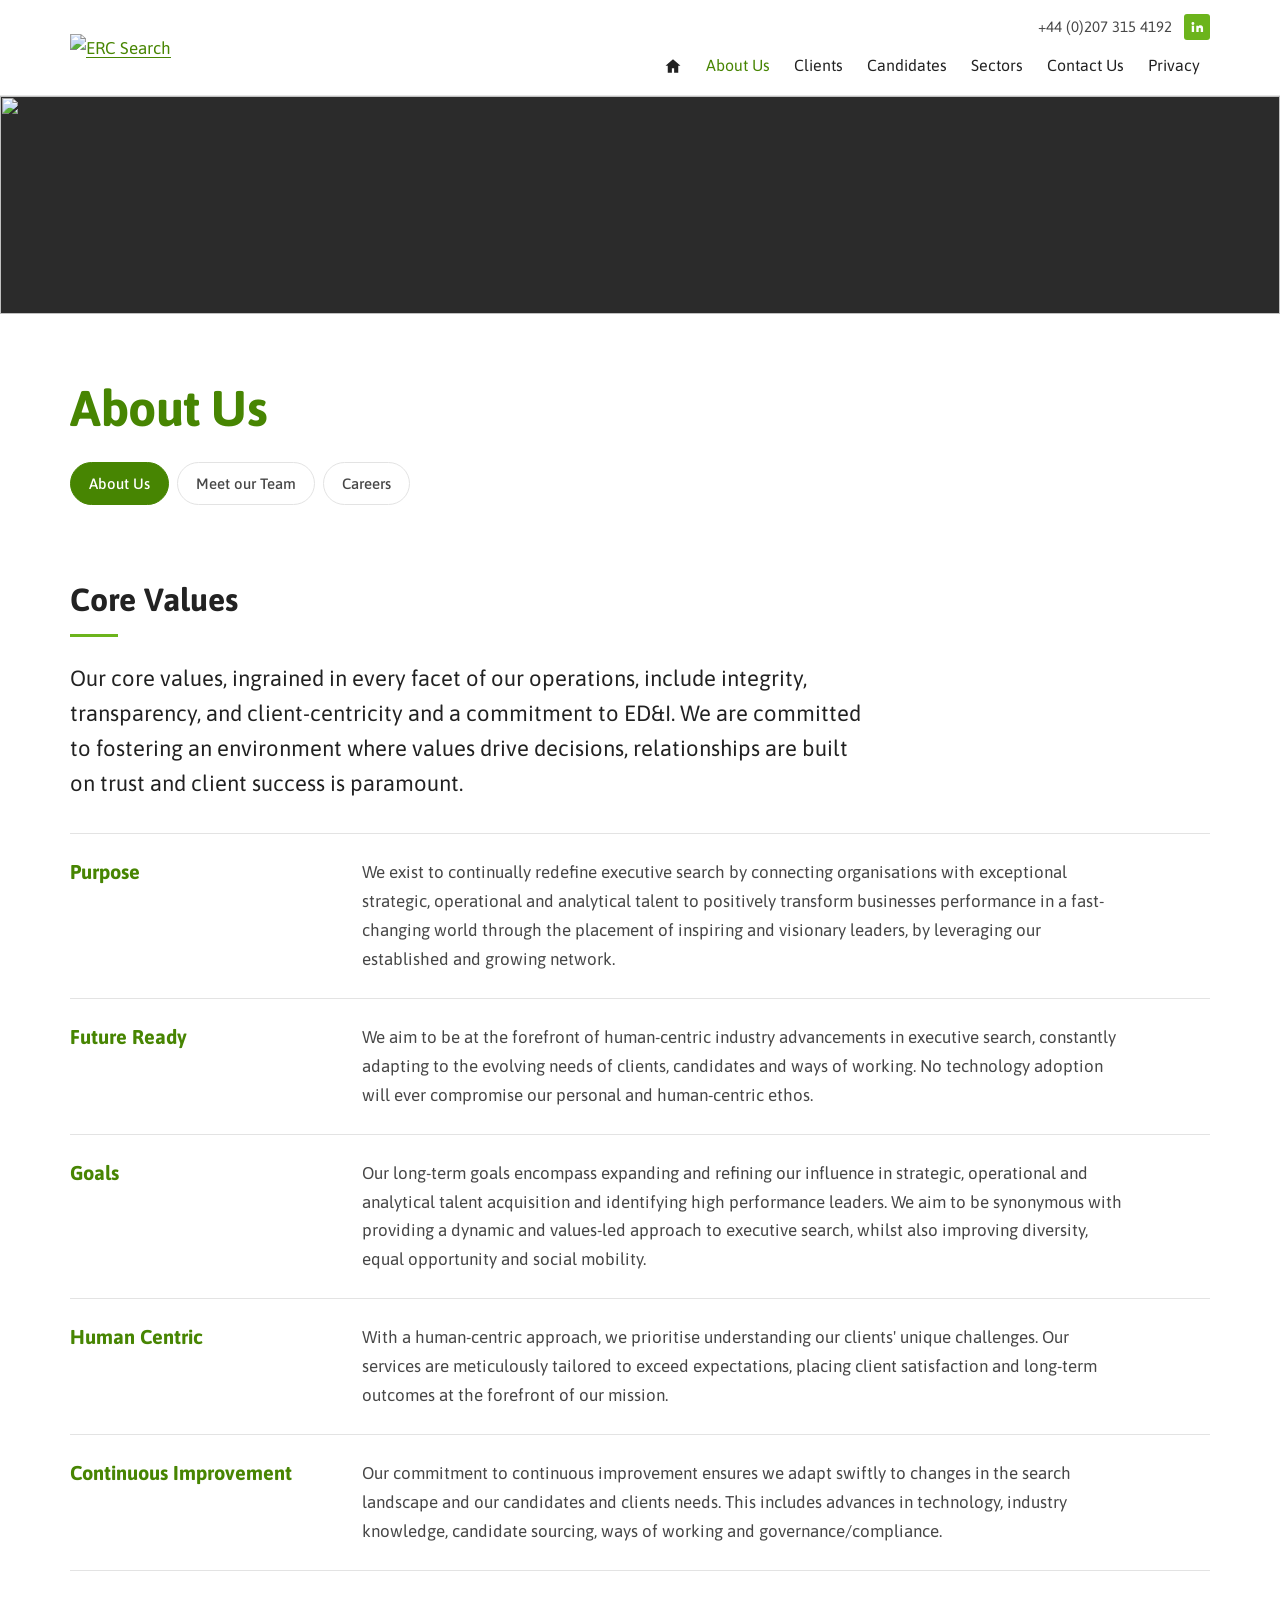
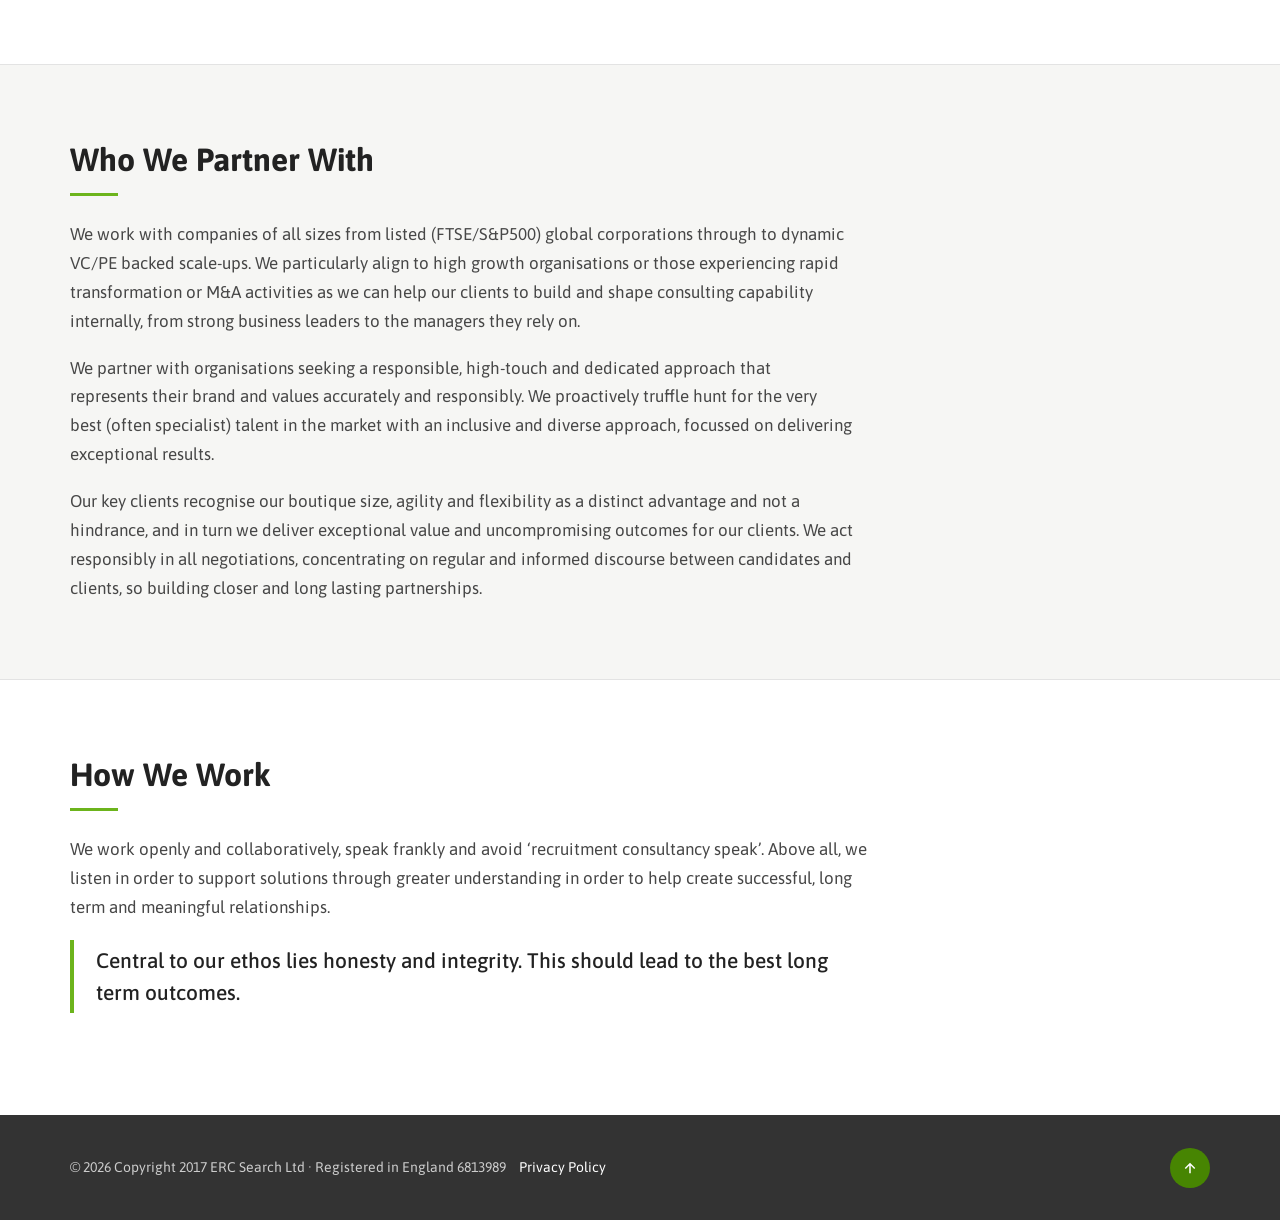
==== about.html @ b6d127db "ERC Search website refresh Current homepage with subtle improvements and two client logo reels, refr" ====
<!doctype html>
<html lang="en-GB">
<head>
<meta charset="utf-8">
<meta name="viewport" content="width=device-width, initial-scale=1, viewport-fit=cover">
<title>ERC Search - About Us</title>
<meta name="description" content="ERC Search is a recruitment consultancy for top tier strategy and management consulting talent">
<meta name="keywords" content="erc, search, recruitment, consultancy, top, tier, strategy, management, consulting, talent">
<meta name="theme-color" content="#ffffff">
<link rel="stylesheet" href="assets/css/fonts.css">
<link rel="stylesheet" href="assets/css/style.css">
</head>
<body>
<a class="skip" href="#main">Skip to content</a>
<header class="site-header"><div class="wrap header-inner">
  <a class="logo" href="index.html"><img src="img/erc-logo.png" alt="ERC Search" width="386" height="50"></a>
  <div class="header-right">
    <div class="header-contact">
      <a class="tel" href="tel:+442073154192">+44 (0)207 315 4192</a>
      <a class="li" href="https://www.linkedin.com/company/erc-search/" aria-label="ERC Search on LinkedIn"><svg viewBox="0 0 24 24" aria-hidden="true"><path d="M4.98 3.5A2.5 2.5 0 1 1 5 8.5a2.5 2.5 0 0 1-.02-5zM3 9.75h4v11H3v-11zm7 0h3.8v1.5h.06c.53-1 1.83-2.05 3.77-2.05 4.03 0 4.77 2.6 4.77 6v5.55h-4v-4.92c0-1.17-.02-2.68-1.65-2.68-1.65 0-1.9 1.28-1.9 2.6v5h-4v-11z"/></svg></a>
    </div>
    <button class="nav-toggle" type="button" aria-expanded="false" aria-controls="site-nav" aria-label="Menu"><span></span></button>
    <nav class="nav" id="site-nav" aria-label="Main"><ul><li><a class="nav-home" href="index.html" aria-label="Home"><svg viewBox="0 0 24 24" aria-hidden="true"><path d="M12 3 2 11.5h3V21h5.5v-6h3v6H19v-9.5h3z"/></svg><span class="nav-home-label">Home</span></a></li><li><a href="about.html" aria-current="page">About Us</a></li><li><a href="clients.html">Clients</a></li><li><a href="candidates.html">Candidates</a></li><li><a href="sectors.html">Sectors</a></li><li><a href="contact.html">Contact Us</a></li><li><a href="privacy-policy.pdf">Privacy</a></li></ul></nav>
  </div>
</div></header>
<main id="main">
<div class="banner"><img src="img/head/about.jpg" alt="" width="1600" height="299"></div>
<div class="wrap page-title"><h1>About Us</h1><ul class="subnav"><li><a href="about.html" aria-current="page">About Us</a></li><li><a href="directors.html">Meet our Team</a></li><li><a href="careers.html">Careers</a></li></ul></div>
<section class="section"><div class="wrap">
  <h2 class="h2">Core Values</h2>
  <div class="prose"><p class="lead">Our core values, ingrained in every facet of our operations, include integrity, transparency, and client-centricity and a commitment to ED&amp;I. We are committed to fostering an environment where values drive decisions, relationships are built on trust and client success is paramount.</p></div>
  <dl class="values"><div class="value"><dt>Purpose</dt><dd>We exist to continually redefine executive search by connecting organisations with exceptional strategic, operational and analytical talent to positively transform businesses performance in a fast-changing world through the placement of inspiring and visionary leaders, by leveraging our established and growing network.</dd></div><div class="value"><dt>Future Ready</dt><dd>We aim to be at the forefront of human-centric industry advancements in executive search, constantly adapting to the evolving needs of clients, candidates and ways of working. No technology adoption will ever compromise our personal and human-centric ethos.</dd></div><div class="value"><dt>Goals</dt><dd>Our long-term goals encompass expanding and refining our influence in strategic, operational and analytical talent acquisition and identifying high performance leaders. We aim to be synonymous with providing a dynamic and values-led approach to executive search, whilst also improving diversity, equal opportunity and social mobility.</dd></div><div class="value"><dt>Human Centric</dt><dd>With a human-centric approach, we prioritise understanding our clients' unique challenges. Our services are meticulously tailored to exceed expectations, placing client satisfaction and long-term outcomes at the forefront of our mission.</dd></div><div class="value"><dt>Continuous Improvement</dt><dd>Our commitment to continuous improvement ensures we adapt swiftly to changes in the search landscape and our candidates and clients needs. This includes advances in technology, industry knowledge, candidate sourcing, ways of working and governance/compliance.</dd></div></dl>
</div></section>
<section class="section section--soft"><div class="wrap">
  <h2 class="h2">Who We Partner With</h2>
  <div class="prose">
    <p>We work with companies of all sizes from listed (FTSE/S&amp;P500) global corporations through to dynamic VC/PE backed scale-ups. We particularly align to high growth organisations or those experiencing rapid transformation or M&amp;A activities as we can help our clients to build and shape consulting capability internally, from strong business leaders to the managers they rely on.</p>
    <p>We partner with organisations seeking a responsible, high-touch and dedicated approach that represents their brand and values accurately and responsibly. We proactively truffle hunt for the very best (often specialist) talent in the market with an inclusive and diverse approach, focussed on delivering exceptional results.</p>
    <p>Our key clients recognise our boutique size, agility and flexibility as a distinct advantage and not a hindrance, and in turn we deliver exceptional value and uncompromising outcomes for our clients. We act responsibly in all negotiations, concentrating on regular and informed discourse between candidates and clients, so building closer and long lasting partnerships.</p>
  </div>
</div></section>
<section class="section section--end"><div class="wrap">
  <h2 class="h2">How We Work</h2>
  <div class="prose">
    <p>We work openly and collaboratively, speak frankly and avoid ‘recruitment consultancy speak’. Above all, we listen in order to support solutions through greater understanding in order to help create successful, long term and meaningful relationships.</p>
    <p class="callout">Central to our ethos lies honesty and integrity. This should lead to the best long term outcomes.</p>
  </div>
</div></section>
</main>
<footer class="site-footer"><div class="wrap footer-bar">
  <p>© 2026 Copyright 2017 ERC Search Ltd · Registered in England 6813989 <a href="privacy-policy.pdf">Privacy Policy</a></p>
  <a class="footer-top" href="#" aria-label="Back to top"><svg viewBox="0 0 24 24" aria-hidden="true"><path d="M12 5l7 7-1.4 1.4-4.6-4.6V19h-2V8.8l-4.6 4.6L5 12z"/></svg></a>
</div></footer>
<script src="assets/js/main.js" defer></script>
</body>
</html>
---- assets/css/fonts.css ----
/* Asap, self hosted (SIL Open Font Licence). Latin subset. */
@font-face { font-family: "Asap"; font-style: normal; font-weight: 100 900; font-display: swap;
  src: url("../fonts/asap-latin.woff2") format("woff2-variations"), url("../fonts/asap-latin.woff2") format("woff2"); }
---- assets/css/style.css ----
/* ERC Search website: refreshed styles.
   Keeps the existing logo, photography, Asap typeface and ERC green; updates layout, spacing and type. */

:root {
  --green: #6cb41c;        /* ERC logo green: rules, markers, active states */
  --green-dark: #478502;   /* ERC dark green: headings, links, buttons (readable on white) */
  --green-deep: #335f02;   /* hover */
  --green-tint: #f2f8ea;
  --ink: #222222;
  --text: #474747;
  --muted: #6b6b6b;
  --line: #e3e3e3;
  --soft: #f6f6f4;
  --white: #ffffff;
  --footer: #2b2b2b;
  --footer-line: #3e3e3e;
  --footer-text: #c8c8c8;
  --font: "Asap", Arial, Helvetica, sans-serif;
  --max: 1140px;
  --gutter: clamp(16px, 4vw, 40px);
  color-scheme: light;
}

*, *::before, *::after { box-sizing: border-box; }
html { -webkit-text-size-adjust: 100%; scroll-behavior: smooth; }
@media (prefers-reduced-motion: reduce) { html { scroll-behavior: auto; } *, *::before, *::after { transition-duration: 0.01ms !important; } }
body { margin: 0; background: var(--white); color: var(--text); font-family: var(--font); font-size: 17px; line-height: 1.7; -webkit-font-smoothing: antialiased; }
img { max-width: 100%; display: block; }
h1, h2, h3 { margin: 0; font-family: var(--font); color: var(--ink); font-weight: 700; line-height: 1.2; text-wrap: balance; }
p { margin: 0; text-wrap: pretty; }
ul, ol, figure, blockquote { margin: 0; padding: 0; }
a { color: var(--green-dark); text-underline-offset: 0.18em; }
a:hover { color: var(--green-deep); }
:focus-visible { outline: 2px solid var(--green-dark); outline-offset: 3px; }

.wrap {
  max-width: calc(var(--max) + 2 * var(--gutter));
  margin-inline: auto;
  padding-left: max(var(--gutter), env(safe-area-inset-left, 0px));
  padding-right: max(var(--gutter), env(safe-area-inset-right, 0px));
}
.skip { position: absolute; left: -9999px; top: 0; z-index: 50; background: var(--white); color: var(--ink); padding: 10px 16px; }
.skip:focus { left: 16px; top: 12px; }

/* Header: laid out as on the current site, with a hairline and a green hover */
.site-header { position: relative; z-index: 30; background: var(--white); border-bottom: 1px solid #e6e6e6; }
.header-inner { position: relative; display: flex; align-items: center; justify-content: space-between; gap: 24px; padding-block: 14px 10px; }
.logo { display: inline-block; flex: none; }
.logo img { width: clamp(180px, 20vw, 235px); height: auto; }
.header-right { display: flex; flex-direction: column; align-items: flex-end; gap: 6px; }
.header-contact { display: flex; align-items: center; gap: 12px; font-size: 15px; }
.header-contact .tel { color: var(--text); text-decoration: none; }
.header-contact .tel:hover { color: var(--green-dark); }
.header-contact .li { display: grid; place-items: center; width: 26px; height: 26px; border-radius: 3px; background: var(--green); }
.header-contact .li:hover { background: var(--green-dark); }
.header-contact .li svg { width: 14px; height: 14px; fill: #ffffff; }
.nav ul { display: flex; align-items: center; gap: 4px; list-style: none; }
.nav a { display: flex; align-items: center; padding: 6px 10px; color: var(--ink); text-decoration: none; font-size: 16px; }
.nav a:hover, .nav a[aria-current="page"], .nav a.is-section { color: var(--green-dark); }
.nav-home svg { width: 18px; height: 18px; fill: currentColor; }
.nav-home-label { position: absolute; width: 1px; height: 1px; overflow: hidden; clip: rect(0 0 0 0); white-space: nowrap; }
.nav-toggle { display: none; width: 44px; height: 44px; padding: 0; border: 1px solid var(--line); border-radius: 4px; background: var(--white); color: var(--ink); cursor: pointer; align-items: center; justify-content: center; }
.nav-toggle span, .nav-toggle span::before, .nav-toggle span::after { display: block; width: 20px; height: 2px; background: currentColor; position: relative; transition: transform 0.2s ease; }
.nav-toggle span::before, .nav-toggle span::after { content: ""; position: absolute; left: 0; }
.nav-toggle span::before { top: -6px; }
.nav-toggle span::after { top: 6px; }
.nav-toggle[aria-expanded="true"] span { background: transparent; }
.nav-toggle[aria-expanded="true"] span::before { transform: translateY(6px) rotate(45deg); }
.nav-toggle[aria-expanded="true"] span::after { transform: translateY(-6px) rotate(-45deg); }
@media (max-width: 900px) {
  .header-inner { padding-block: 12px; }
  .header-right { flex-direction: row; align-items: center; gap: 14px; }
  .header-contact .tel { display: none; }
  .nav-toggle { display: inline-flex; }
  .nav { display: none; position: absolute; top: 100%; left: 0; right: 0; background: var(--white); border-bottom: 1px solid var(--line); box-shadow: 0 12px 24px rgba(0, 0, 0, 0.08); }
  .nav.is-open { display: block; }
  .nav ul { flex-direction: column; align-items: stretch; gap: 0; padding: 4px max(var(--gutter), env(safe-area-inset-right, 0px)) 16px max(var(--gutter), env(safe-area-inset-left, 0px)); }
  .nav a { padding: 14px 0; border-bottom: 1px solid var(--line); font-size: 18px; }
  .nav-home svg { display: none; }
  .nav-home-label { position: static; width: auto; height: auto; overflow: visible; clip: auto; }
}

/* Home slider: the current site's photos and caption positions, with the thin green line */
.slider { position: relative; aspect-ratio: 1600 / 600; max-width: 100%; overflow: hidden; background: #333333; }
.slide { position: absolute; inset: 0; opacity: 0; transition: opacity 1.2s ease; }
.slide.is-active { opacity: 1; }
.slide img { width: 100%; height: 100%; object-fit: cover; }
.slide-caption { position: absolute; z-index: 2; left: var(--x); top: var(--y); width: 34.8%; }
.slide-caption p { padding-left: 18px; border-left: 4px solid var(--green); color: #ffffff; font-size: clamp(16px, 1.875vw, 34px); font-weight: 500; line-height: 1.3; text-shadow: 0 1px 10px rgba(0, 0, 0, 0.45); }
.slider-arrow { position: absolute; z-index: 3; top: 50%; transform: translateY(-50%); width: 44px; height: 64px; padding: 0; border: 0; background: none; color: rgba(255, 255, 255, 0.8); cursor: pointer; }
.slider-arrow:hover { color: #ffffff; }
.slider-arrow svg { width: 30px; height: 30px; filter: drop-shadow(0 1px 4px rgba(0, 0, 0, 0.4)); }
.slider-prev { left: max(8px, env(safe-area-inset-left, 0px)); }
.slider-next { right: max(8px, env(safe-area-inset-right, 0px)); }
.slider-dots { position: absolute; z-index: 3; left: 0; right: 0; bottom: 14px; display: flex; justify-content: center; gap: 8px; }
.slider-dots button { width: 10px; height: 10px; padding: 0; border: 1px solid rgba(255, 255, 255, 0.9); border-radius: 50%; background: transparent; cursor: pointer; }
.slider-dots button[aria-current="true"] { background: var(--green); border-color: var(--green); }
@media (max-width: 640px) {
  .slider { aspect-ratio: auto; height: 260px; }
  .slide-caption { left: max(16px, env(safe-area-inset-left, 0px)); top: auto; bottom: 40px; width: auto; max-width: 82%; }
  .slide-caption p { font-size: 18px; }
  .slider-arrow { display: none; }
}

/* Home introduction */
.intro { padding-block: 56px 48px; text-align: center; }
.intro-inner { max-width: 1000px; margin-inline: auto; }
.intro h1 { margin-bottom: 12px; color: var(--ink); font-size: 30px; font-weight: 700; }
.intro .subtitle { color: var(--green-dark); font-size: 21px; font-weight: 500; line-height: 1.4; }
.intro .rule { width: 56px; height: 3px; margin: 26px auto 30px; background: var(--green); border: 0; }
.intro-inner p { max-width: 780px; margin: 0 auto 16px; font-size: 17px; line-height: 1.75; }
@media (max-width: 640px) { .intro h1 { font-size: 26px; } .intro .subtitle { font-size: 19px; } }

/* Client logo reels: top row runs right to left, bottom row left to right; one loop takes two minutes */
.reel-wrap { padding-bottom: 64px; }
.reel { display: grid; gap: 10px; max-width: 1000px; margin-inline: auto; padding-block: 18px; border-top: 1px solid #ececec; border-bottom: 1px solid #ececec; -webkit-mask-image: linear-gradient(90deg, transparent 0, #000 8%, #000 92%, transparent 100%); mask-image: linear-gradient(90deg, transparent 0, #000 8%, #000 92%, transparent 100%); }
.reel-row { --row: 58px; height: var(--row); overflow: hidden; }
.reel-row--bottom { --row: 46px; }
.reel-track { display: flex; width: max-content; animation: reel-rtl 120s linear infinite; }
.reel-row--bottom .reel-track { animation-name: reel-ltr; }
.reel-copy { display: contents; }
.reel-strip { flex: none; width: auto; max-width: none; height: 104px; }
.reel-row--bottom .reel-strip { margin-top: -58px; }
.reel-logo { flex: none; display: flex; align-items: center; justify-content: center; height: var(--row); padding-inline: 34px; }
.reel-logo img { width: auto; max-width: none; height: var(--h); }
.reel:hover .reel-track { animation-play-state: paused; }
@keyframes reel-rtl { from { transform: translateX(0); } to { transform: translateX(-50%); } }
@keyframes reel-ltr { from { transform: translateX(-50%); } to { transform: translateX(0); } }
@media (max-width: 640px) {
  .reel-row { --row: 45px; }
  .reel-row--bottom { --row: 35px; }
  .reel-strip { height: 80px; }
  .reel-row--bottom .reel-strip { margin-top: -45px; }
  .reel-logo { padding-inline: 26px; }
  .reel-logo img { height: calc(var(--h) * 0.77); }
}
@media (prefers-reduced-motion: reduce) { .reel-track { animation: none; } }

/* Inner page banner and title */
.banner { height: clamp(130px, 17vw, 260px); overflow: hidden; background: #2b2b2b; }
.banner img { width: 100%; height: 100%; object-fit: cover; }
.page-title { padding-top: clamp(36px, 5vw, 64px); }
.page-title h1 { color: var(--green-dark); font-size: clamp(32px, 4.2vw, 50px); letter-spacing: -0.01em; }
.subnav { display: flex; flex-wrap: wrap; gap: 8px; margin-top: 24px; list-style: none; }
.subnav a { display: inline-block; padding: 8px 18px; border: 1px solid var(--line); border-radius: 999px; color: var(--text); text-decoration: none; font-size: 15px; font-weight: 500; }
.subnav a:hover { border-color: var(--green); color: var(--ink); }
.subnav a[aria-current="page"] { background: var(--green-dark); border-color: var(--green-dark); color: #ffffff; }

/* Sections */
.section { padding-block: clamp(40px, 6vw, 76px); }
.section--soft { background: var(--soft); border-block: 1px solid var(--line); }
.section--end { padding-bottom: clamp(56px, 8vw, 104px); }
.h2 { font-size: clamp(25px, 2.7vw, 32px); }
.h2::after { content: ""; display: block; width: 48px; height: 3px; margin-top: 14px; background: var(--green); }
.prose { display: grid; gap: 18px; max-width: 800px; margin-top: 24px; }
.lead { color: var(--ink); font-size: clamp(19px, 1.8vw, 22px); line-height: 1.6; }
.callout { padding: 4px 0 4px 22px; border-left: 4px solid var(--green); color: var(--ink); font-size: clamp(18px, 1.7vw, 21px); font-weight: 500; line-height: 1.55; }

/* About: values */
.values { margin-top: 32px; border-top: 1px solid var(--line); }
.value { display: grid; grid-template-columns: minmax(0, 260px) minmax(0, 1fr); gap: 12px 32px; padding-block: 24px; border-bottom: 1px solid var(--line); }
.value dt { color: var(--green-dark); font-size: 20px; font-weight: 700; line-height: 1.35; }
.value dd { margin: 0; max-width: 760px; }
@media (max-width: 760px) { .value { grid-template-columns: minmax(0, 1fr); } }

/* Team */
.team { display: grid; grid-template-columns: repeat(3, minmax(0, 1fr)); gap: 28px; margin-top: 8px; }
.member { display: grid; grid-template-columns: minmax(0, 1fr); gap: 22px; align-content: start; padding: clamp(22px, 3vw, 32px); border: 1px solid var(--line); border-radius: 6px; }
.member > * { min-width: 0; }
.member img { width: 150px; height: 150px; border-radius: 50%; object-fit: cover; background: var(--soft); }
.member h2 { font-size: 22px; }
.member .role { margin-top: 2px; color: var(--green-dark); font-weight: 500; }
.member .bio { display: grid; gap: 12px; margin-top: 14px; font-size: 16px; line-height: 1.7; }
@media (max-width: 960px) { .team { grid-template-columns: minmax(0, 1fr); } .member { grid-template-columns: 150px minmax(0, 1fr); gap: 26px; } }
@media (max-width: 520px) { .member { grid-template-columns: minmax(0, 1fr); } .member img { width: 120px; height: 120px; } }

/* Testimonials */
.quotes { display: grid; grid-template-columns: repeat(2, minmax(0, 1fr)); gap: 24px; margin-top: 40px; }
.quote { display: flex; flex-direction: column; gap: 18px; padding: clamp(22px, 3vw, 30px); background: var(--white); border: 1px solid var(--line); border-radius: 6px; }
.q-logo { height: 46px; display: flex; align-items: center; }
.q-logo img { width: auto; height: auto; max-height: 46px; max-width: 180px; object-fit: contain; }
.quote blockquote { flex: 1; font-size: 16.5px; line-height: 1.72; }
.quote blockquote::before { content: "\201C"; display: block; height: 24px; color: var(--green); font-size: 52px; font-weight: 700; line-height: 0.8; }
.quote figcaption { padding-top: 14px; border-top: 1px solid var(--line); font-size: 15px; line-height: 1.5; color: var(--muted); }
.quote figcaption strong { display: block; color: var(--ink); font-size: 16px; font-weight: 600; }
@media (max-width: 820px) { .quotes { grid-template-columns: minmax(0, 1fr); } }
.quotes--three { grid-template-columns: repeat(3, minmax(0, 1fr)); }
@media (max-width: 1020px) { .quotes--three { grid-template-columns: minmax(0, 1fr); } }

/* Candidates */
.steps { margin-top: 32px; list-style: none; border-top: 1px solid var(--line); }
.steps li { display: grid; grid-template-columns: 56px minmax(0, 1fr); gap: 18px; padding-block: 24px; border-bottom: 1px solid var(--line); }
.steps .num { color: var(--green); font-size: 30px; font-weight: 700; line-height: 1.1; }
.steps h3 { margin-bottom: 6px; font-size: 20px; }
.trio { display: grid; grid-template-columns: repeat(3, minmax(0, 1fr)); gap: clamp(24px, 4vw, 48px); }
.trio > div { display: grid; gap: 10px; align-content: start; padding-top: 22px; border-top: 3px solid var(--green); }
.trio h2 { color: var(--green-dark); font-size: 23px; }
@media (max-width: 820px) { .trio { grid-template-columns: minmax(0, 1fr); } }

/* Sectors */
.sectors { display: grid; grid-template-columns: repeat(3, minmax(0, 1fr)); gap: 24px; margin-top: 40px; list-style: none; }
.sector { overflow: hidden; border-radius: 6px; border: 1px solid var(--line); background: var(--white); }
.sector .img { aspect-ratio: 300 / 220; max-width: 100%; overflow: hidden; background: #212121; }
.sector img { width: 100%; height: 100%; object-fit: cover; }
.sector p { padding: 16px 20px; background: var(--green-dark); color: #ffffff; font-size: 17px; font-weight: 600; line-height: 1.35; }
@media (max-width: 900px) { .sectors { grid-template-columns: repeat(2, minmax(0, 1fr)); } }
@media (max-width: 560px) { .sectors { grid-template-columns: minmax(0, 1fr); } }

/* Contact */
.contact-grid { display: grid; grid-template-columns: minmax(0, 1fr) minmax(0, 1fr); gap: clamp(28px, 5vw, 64px); align-items: start; margin-top: 24px; }
.details { display: grid; gap: 6px; margin-block: 26px; }
.details strong { margin-right: 6px; color: var(--ink); font-weight: 600; }
address { font-style: normal; line-height: 1.7; }
.form-card { display: grid; gap: 20px; padding: clamp(24px, 3vw, 36px); background: var(--soft); border: 1px solid var(--line); border-radius: 6px; }
.form-card h2 { font-size: 24px; }
.enquiry-form { display: grid; gap: 16px; }
.enquiry-form label { display: block; margin-bottom: 6px; color: var(--ink); font-size: 14px; font-weight: 500; }
.enquiry-form input, .enquiry-form textarea { width: 100%; padding: 12px 14px; border: 1px solid #cfcfcf; border-radius: 4px; background: #ffffff; color: var(--ink); font: inherit; font-size: 16px; }
.enquiry-form input:focus, .enquiry-form textarea:focus { outline: none; border-color: var(--green-dark); box-shadow: 0 0 0 3px rgba(108, 180, 28, 0.25); }
.enquiry-form textarea { min-height: 150px; resize: vertical; }
.btn { justify-self: start; padding: 14px 36px; border: 0; border-radius: 4px; background: var(--green-dark); color: #ffffff; font: inherit; font-size: 16px; font-weight: 600; cursor: pointer; }
.btn:hover { background: var(--green-deep); }
.map { margin-top: clamp(40px, 6vw, 72px); border-top: 1px solid var(--line); }
.map iframe { display: block; width: 100%; height: clamp(300px, 36vw, 440px); border: 0; }
@media (max-width: 860px) { .contact-grid { grid-template-columns: minmax(0, 1fr); } }

/* Footer: as on the current site */
.site-footer { background: #333333; color: #cccccc; font-size: 14px; line-height: 1.6; }
.footer-bar { display: flex; align-items: center; justify-content: space-between; gap: 16px; min-height: 105px; padding-block: 24px calc(24px + env(safe-area-inset-bottom, 0px)); }
.site-footer a { color: #ffffff; text-decoration: none; }
.site-footer a:hover { color: var(--green); }
.footer-bar p a { margin-left: 10px; }
.footer-top { flex: none; display: grid; place-items: center; width: 40px; height: 40px; border-radius: 50%; background: var(--green-dark); }
.footer-top:hover { background: var(--green); }
.footer-top svg { width: 18px; height: 18px; fill: #ffffff; }
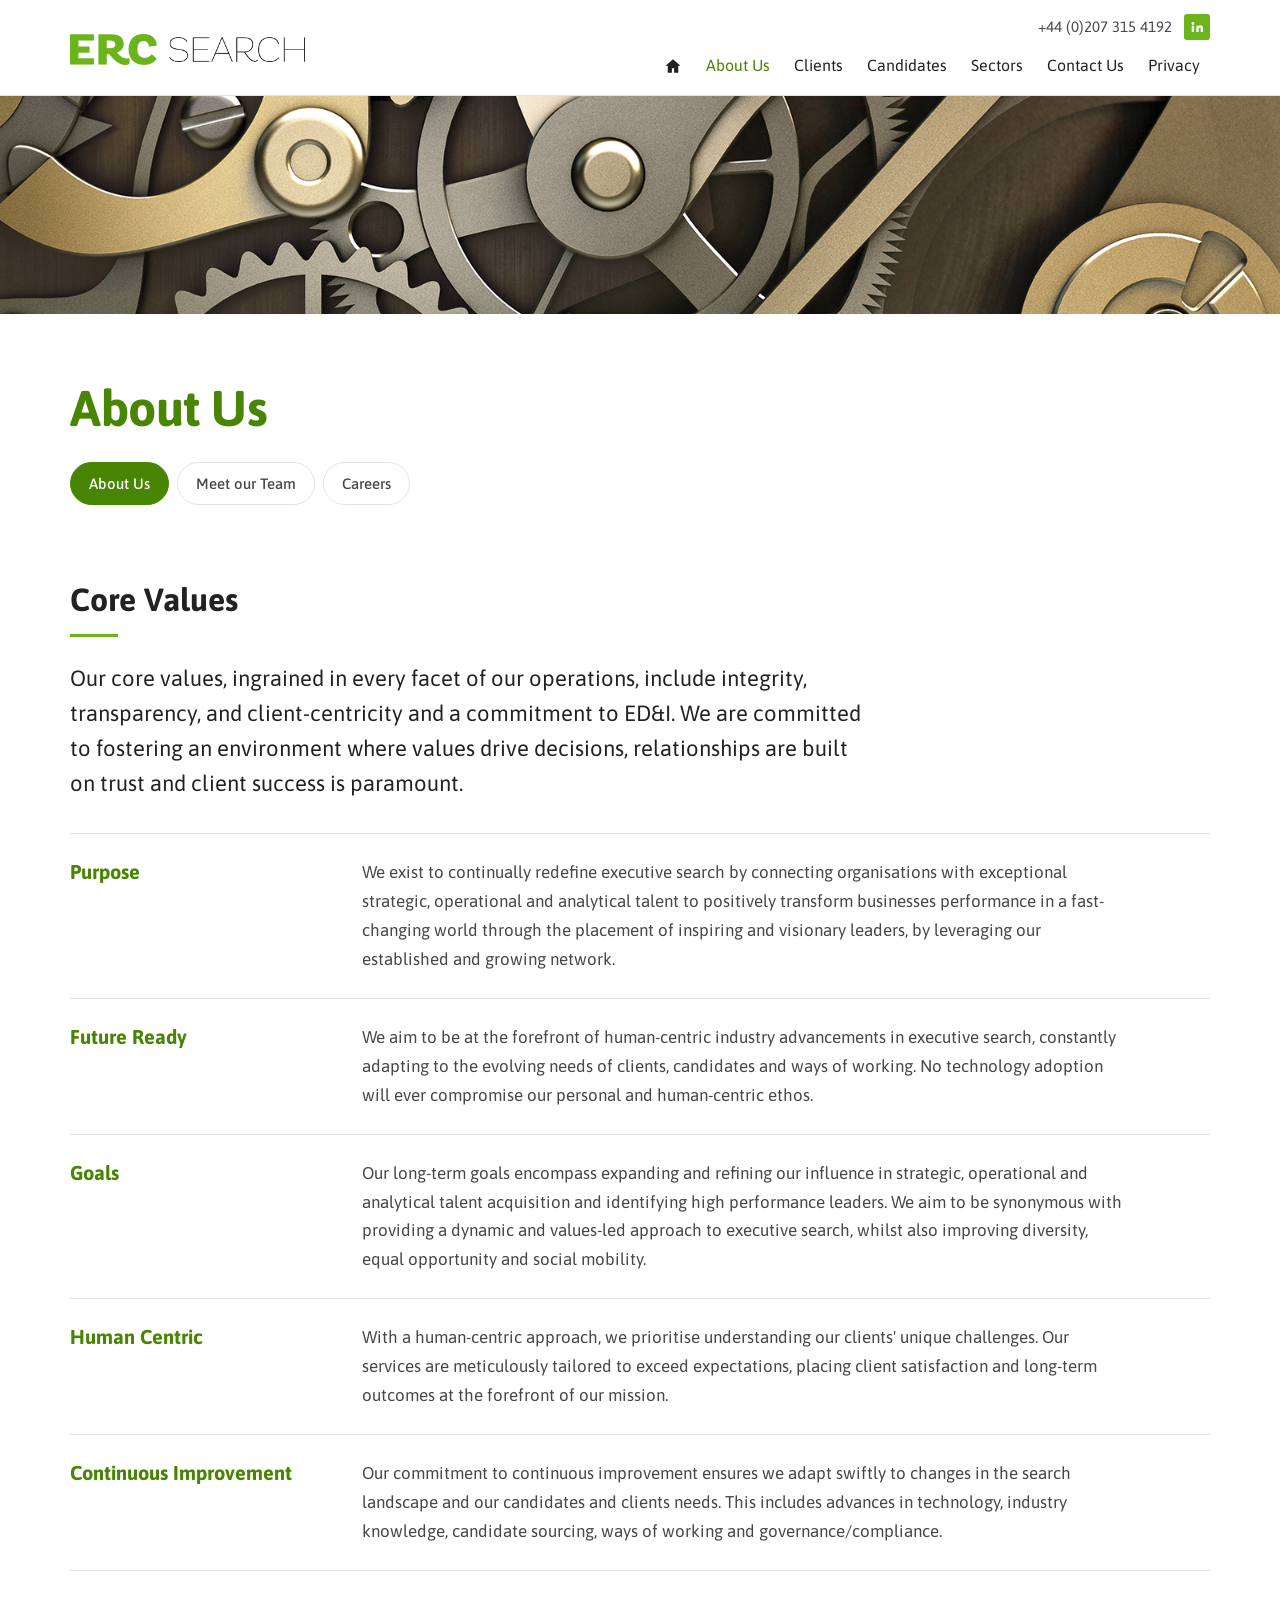
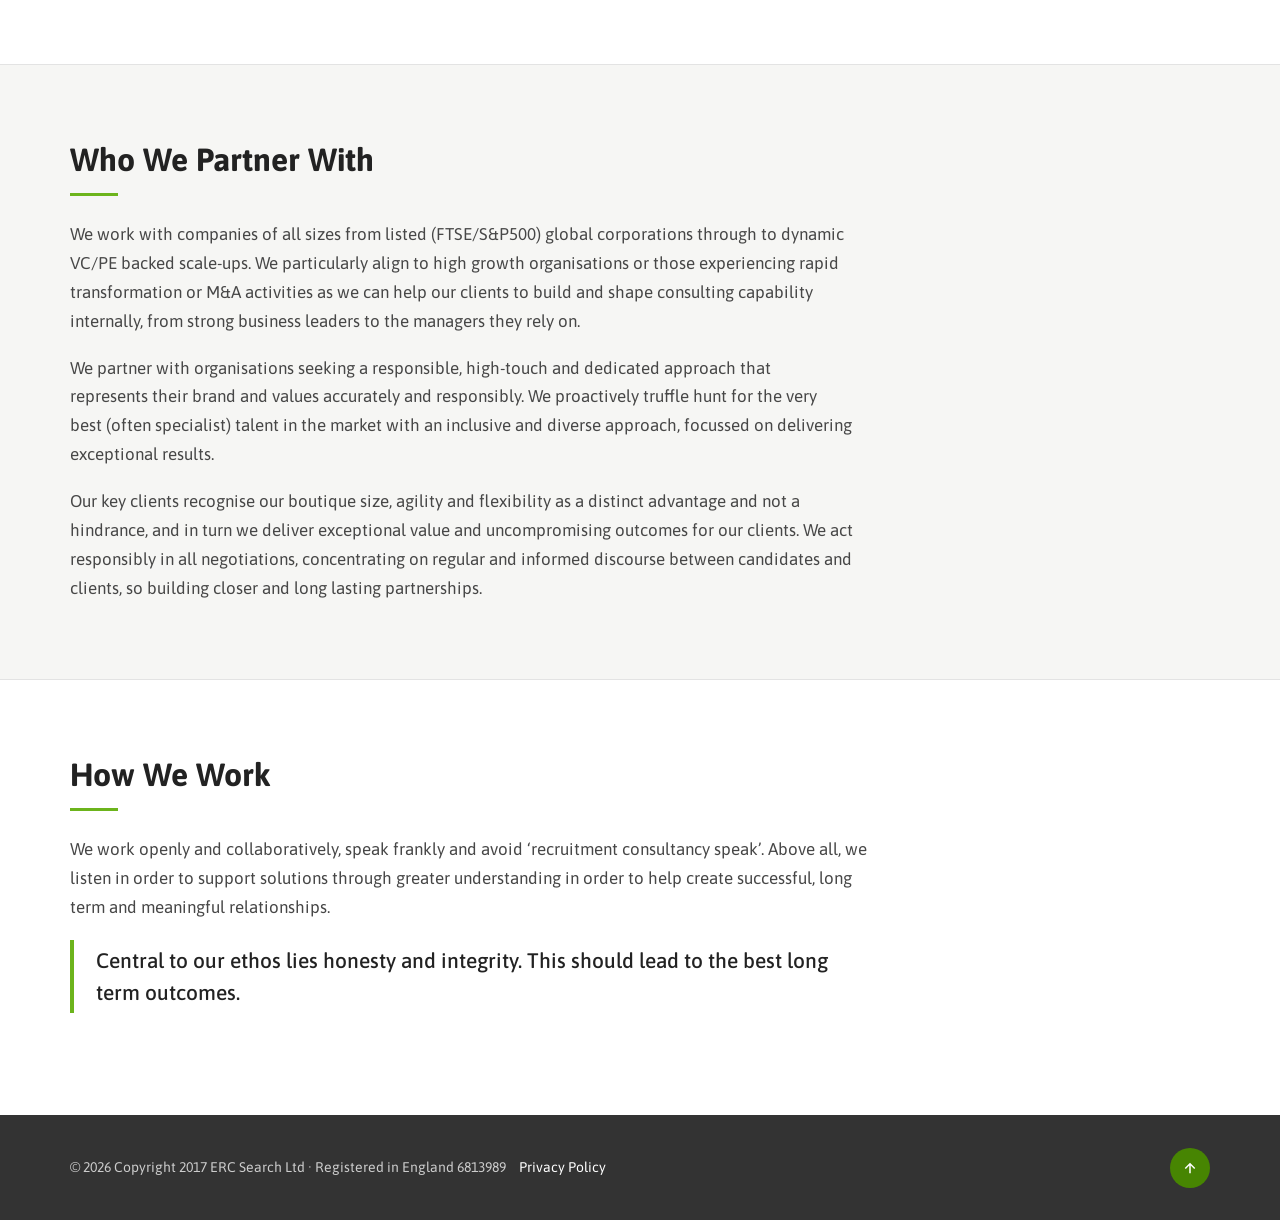
==== commit aad6d8b8: "Version the stylesheet and script links Each page asks for style.css and main.js with a short conten" ====
--- a/about.html
+++ b/about.html
@@ -8,7 +8,7 @@
 <meta name="keywords" content="erc, search, recruitment, consultancy, top, tier, strategy, management, consulting, talent">
 <meta name="theme-color" content="#ffffff">
 <link rel="stylesheet" href="assets/css/fonts.css">
-<link rel="stylesheet" href="assets/css/style.css">
+<link rel="stylesheet" href="assets/css/style.css?v=40203330">
 </head>
 <body>
 <a class="skip" href="#main">Skip to content</a>
@@ -51,6 +51,6 @@
   <p>© 2026 Copyright 2017 ERC Search Ltd · Registered in England 6813989 <a href="privacy-policy.pdf">Privacy Policy</a></p>
   <a class="footer-top" href="#" aria-label="Back to top"><svg viewBox="0 0 24 24" aria-hidden="true"><path d="M12 5l7 7-1.4 1.4-4.6-4.6V19h-2V8.8l-4.6 4.6L5 12z"/></svg></a>
 </div></footer>
-<script src="assets/js/main.js" defer></script>
+<script src="assets/js/main.js?v=89a0fbdc" defer></script>
 </body>
 </html>
--- a/assets/css/style.css
+++ b/assets/css/style.css
@@ -108,29 +108,29 @@
 .intro h1 { margin-bottom: 12px; color: var(--ink); font-size: 30px; font-weight: 700; }
 .intro .subtitle { color: var(--green-dark); font-size: 21px; font-weight: 500; line-height: 1.4; }
 .intro .rule { width: 56px; height: 3px; margin: 26px auto 30px; background: var(--green); border: 0; }
-.intro-inner p { max-width: 780px; margin: 0 auto 16px; font-size: 17px; line-height: 1.75; }
+.intro-inner p { max-width: 980px; margin: 0 auto 16px; font-size: 17px; line-height: 1.75; }
 @media (max-width: 640px) { .intro h1 { font-size: 26px; } .intro .subtitle { font-size: 19px; } }
 
 /* Client logo reels: top row runs right to left, bottom row left to right; one loop takes two minutes */
 .reel-wrap { padding-bottom: 64px; }
 .reel { display: grid; gap: 10px; max-width: 1000px; margin-inline: auto; padding-block: 18px; border-top: 1px solid #ececec; border-bottom: 1px solid #ececec; -webkit-mask-image: linear-gradient(90deg, transparent 0, #000 8%, #000 92%, transparent 100%); mask-image: linear-gradient(90deg, transparent 0, #000 8%, #000 92%, transparent 100%); }
-.reel-row { --row: 58px; height: var(--row); overflow: hidden; }
-.reel-row--bottom { --row: 46px; }
-.reel-track { display: flex; width: max-content; animation: reel-rtl 120s linear infinite; }
+.reel { --k: 1px; }
+.reel-row { --row: calc(58 * var(--k)); height: var(--row); overflow: hidden; }
+.reel-row--bottom { --row: calc(54 * var(--k)); }
+.reel-track { display: flex; align-items: center; width: max-content; height: 100%; animation: reel-rtl 120s linear infinite; }
 .reel-row--bottom .reel-track { animation-name: reel-ltr; }
 .reel-copy { display: contents; }
-.reel-strip { flex: none; width: auto; max-width: none; height: 104px; }
-.reel-row--bottom .reel-strip { margin-top: -58px; }
+.reel-cut { flex: none; overflow: hidden; height: calc(var(--cut) * var(--k)); }
+.reel-row--bottom .reel-cut { height: calc((104 - var(--cut)) * var(--k)); }
+.reel-strip { display: block; width: auto; max-width: none; height: calc(104 * var(--k)); }
+.reel-row--bottom .reel-strip { margin-top: calc(-1 * var(--cut) * var(--k)); }
 .reel-logo { flex: none; display: flex; align-items: center; justify-content: center; height: var(--row); padding-inline: 34px; }
 .reel-logo img { width: auto; max-width: none; height: var(--h); }
 .reel:hover .reel-track { animation-play-state: paused; }
 @keyframes reel-rtl { from { transform: translateX(0); } to { transform: translateX(-50%); } }
 @keyframes reel-ltr { from { transform: translateX(-50%); } to { transform: translateX(0); } }
 @media (max-width: 640px) {
-  .reel-row { --row: 45px; }
-  .reel-row--bottom { --row: 35px; }
-  .reel-strip { height: 80px; }
-  .reel-row--bottom .reel-strip { margin-top: -45px; }
+  .reel { --k: 0.77px; }
   .reel-logo { padding-inline: 26px; }
   .reel-logo img { height: calc(var(--h) * 0.77); }
 }
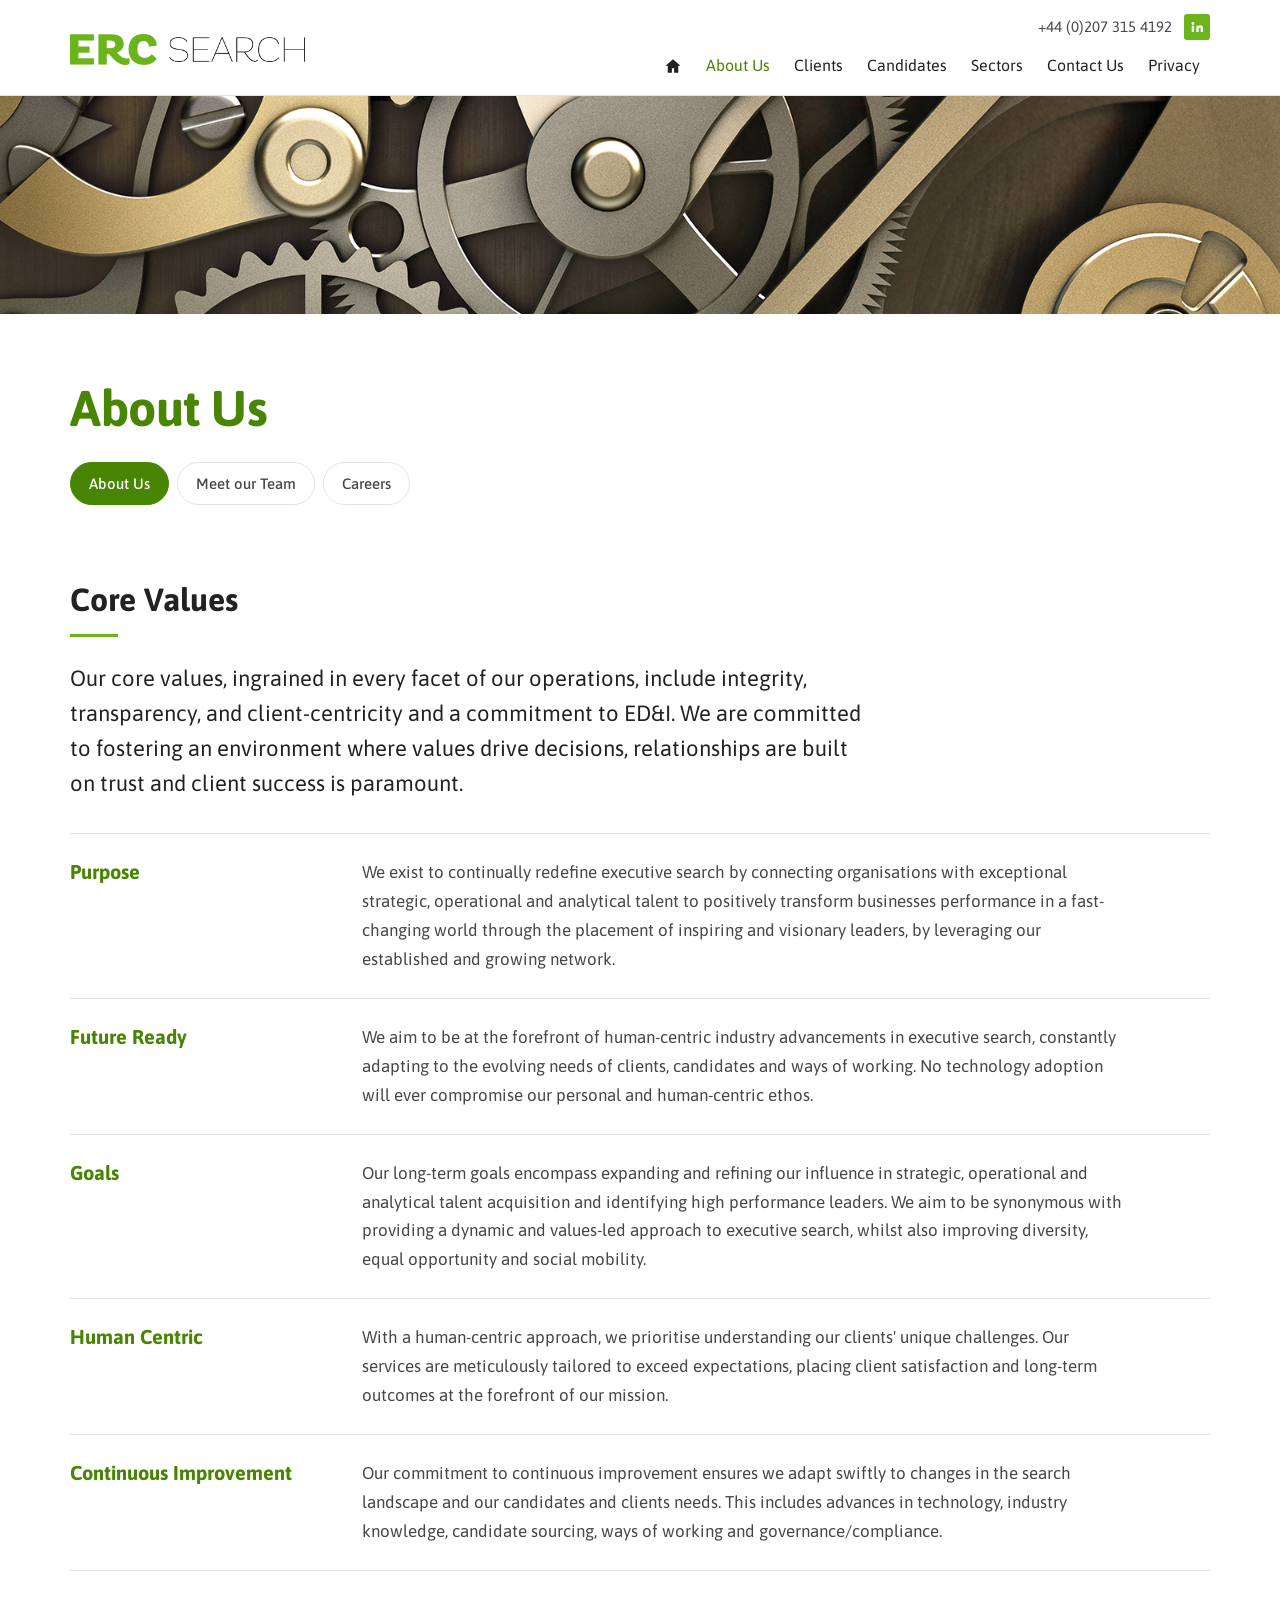
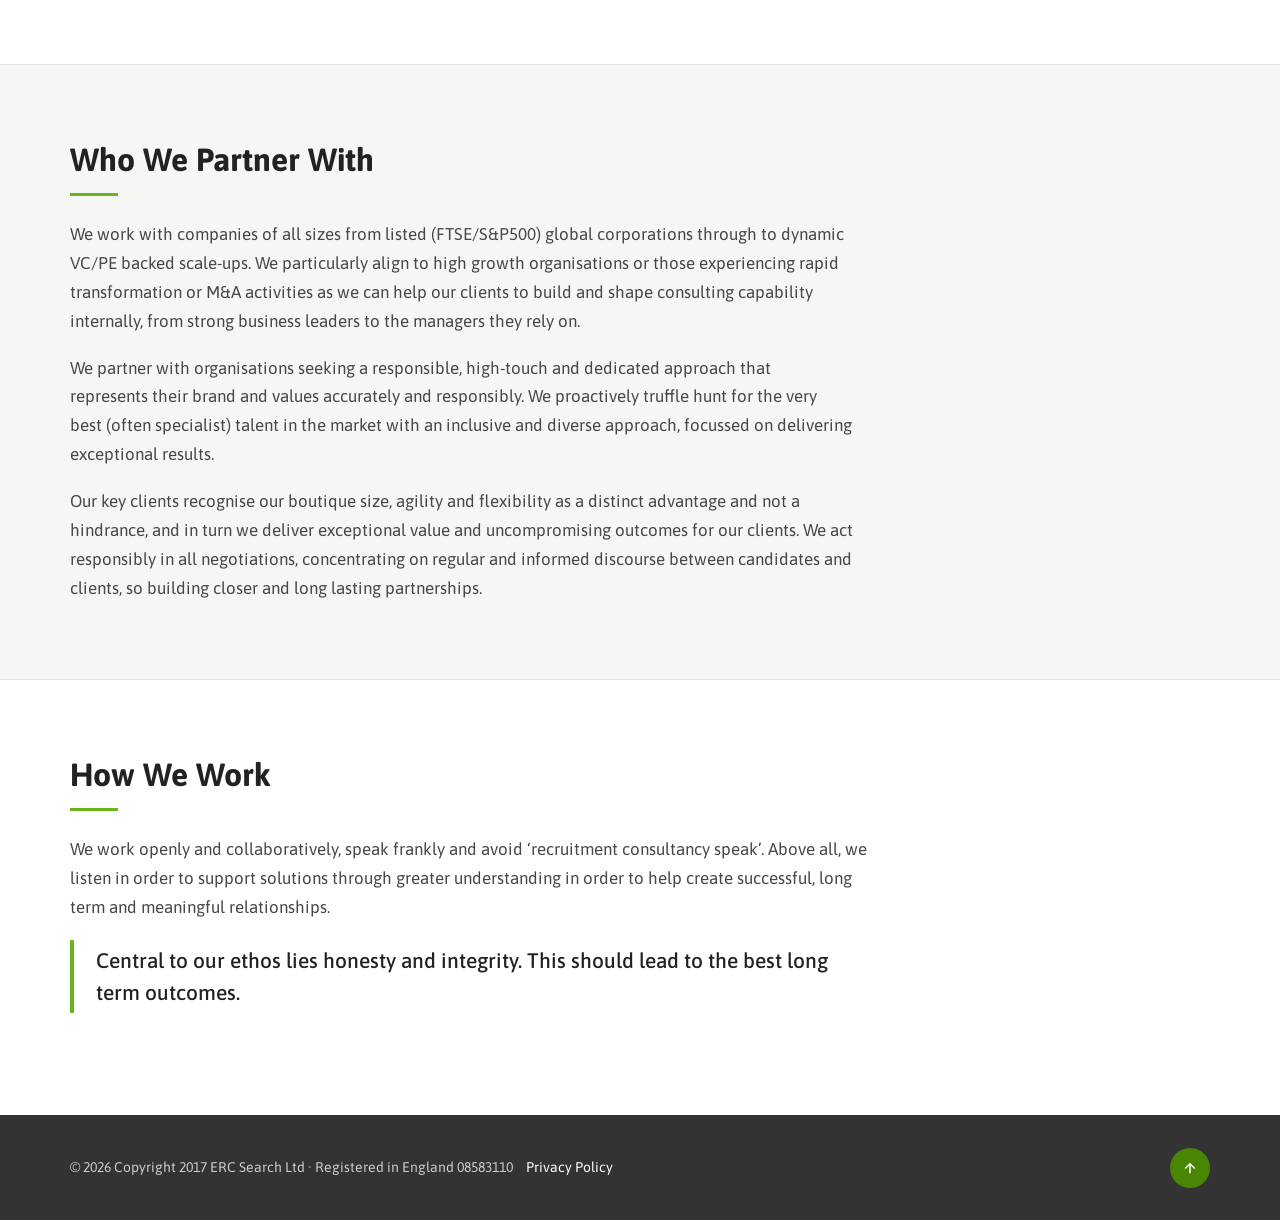
==== commit 45882b11: "Correct the company number in the footer to 08583110 Co-Authored-By: Claude Opus 5.5 <noreply@anthro" ====
--- a/about.html
+++ b/about.html
@@ -48,7 +48,7 @@
 </div></section>
 </main>
 <footer class="site-footer"><div class="wrap footer-bar">
-  <p>© 2026 Copyright 2017 ERC Search Ltd · Registered in England 6813989 <a href="privacy-policy.pdf">Privacy Policy</a></p>
+  <p>© 2026 Copyright 2017 ERC Search Ltd · Registered in England 08583110 <a href="privacy-policy.pdf">Privacy Policy</a></p>
   <a class="footer-top" href="#" aria-label="Back to top"><svg viewBox="0 0 24 24" aria-hidden="true"><path d="M12 5l7 7-1.4 1.4-4.6-4.6V19h-2V8.8l-4.6 4.6L5 12z"/></svg></a>
 </div></footer>
 <script src="assets/js/main.js?v=89a0fbdc" defer></script>
